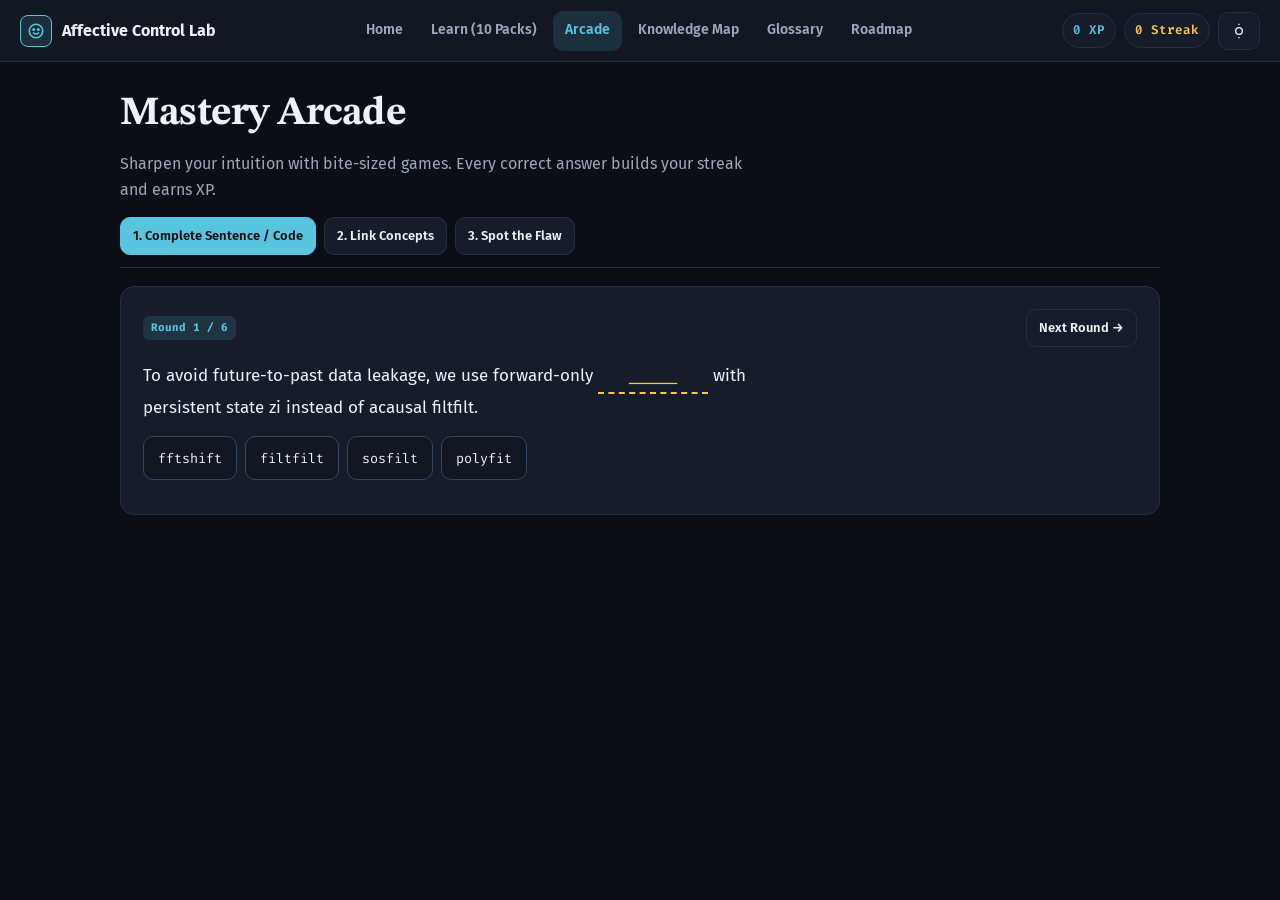
==== games.html @ c4d4ff76 "Initial commit: 3Blue1Brown-inspired multi-page interactive learning notebook" ====
<!DOCTYPE html>
<html lang="en">
<head>
  <meta charset="UTF-8" />
  <meta name="viewport" content="width=device-width, initial-scale=1.0" />
  <title>Arcade — Interactive Mastery Games</title>
  <link rel="preconnect" href="https://fonts.googleapis.com" />
  <link rel="preconnect" href="https://fonts.gstatic.com" crossorigin />
  <link href="https://fonts.googleapis.com/css2?family=Fira+Code:wght@400;600;700&family=Fira+Sans:wght@400;500;600;700&family=STIX+Two+Text:wght@600;700&display=swap" rel="stylesheet" />
  <link rel="stylesheet" href="styles.css" />
</head>
<body>
  <a class="skip-link" href="#mainContent">Skip to content</a>

  <header class="topbar">
    <a class="brand-link" href="index.html">
      <span class="brand-mark" aria-hidden="true">
        <svg width="18" height="18" viewBox="0 0 24 24" fill="none" stroke="currentColor" stroke-width="2.2">
          <circle cx="12" cy="12" r="9"/><path d="M8 14s1.5 2 4 2 4-2 4-2"/><circle cx="9" cy="10" r="1"/><circle cx="15" cy="10" r="1"/>
        </svg>
      </span>
      <span>Affective Control Lab</span>
    </a>

    <nav class="desktop-nav" aria-label="Main navigation">
      <a class="nav-item" href="index.html">Home</a>
      <a class="nav-item" href="learn.html">Learn (10 Packs)</a>
      <a class="nav-item" href="games.html" aria-current="page">Arcade</a>
      <a class="nav-item" href="map.html">Knowledge Map</a>
      <a class="nav-item" href="glossary.html">Glossary</a>
      <a class="nav-item" href="roadmap.html">Roadmap</a>
    </nav>

    <div class="hud-group">
      <span class="hud-pill xp" id="hudXp">0 XP</span>
      <span class="hud-pill" id="hudStreak">0 Streak</span>
      <button id="themeToggleBtn" class="btn btn-sm" type="button" aria-pressed="false" aria-label="Toggle theme">
        <svg width="16" height="16" viewBox="0 0 24 24" fill="none" stroke="currentColor" stroke-width="2" aria-hidden="true">
          <circle cx="12" cy="12" r="5"/><line x1="12" y1="1" x2="12" y2="3"/><line x1="12" y1="21" x2="12" y2="23"/>
        </svg>
      </button>
    </div>
  </header>

  <main id="mainContent" class="page-wrap" tabindex="-1">
    <h1>Mastery Arcade</h1>
    <p class="muted">Sharpen your intuition with bite-sized games. Every correct answer builds your streak and earns XP.</p>

    <div class="pack-tabs" role="tablist" aria-label="Mini-games">
      <button class="btn btn-sm g-tab" type="button" data-g="blank" aria-pressed="true">1. Complete Sentence / Code</button>
      <button class="btn btn-sm g-tab" type="button" data-g="match" aria-pressed="false">2. Link Concepts</button>
      <button class="btn btn-sm g-tab" type="button" data-g="flaw" aria-pressed="false">3. Spot the Flaw</button>
    </div>

    <!-- Game 1: Complete the Sentence / Code -->
    <section id="gameBlank" class="surface"></section>

    <!-- Game 2: Link Concepts -->
    <section id="gameMatch" class="surface" hidden></section>

    <!-- Game 3: Spot the Engineering Flaw -->
    <section id="gameFlaw" class="surface" hidden></section>
  </main>

  <nav class="mobile-bottom-nav" aria-label="Mobile navigation">
    <a class="bottom-tab" href="index.html">
      <svg width="20" height="20" viewBox="0 0 24 24" fill="none" stroke="currentColor" stroke-width="2" aria-hidden="true"><path d="M3 9l9-7 9 7v11a2 2 0 0 1-2 2H5a2 2 0 0 1-2-2z"/></svg>
      <span>Home</span>
    </a>
    <a class="bottom-tab" href="learn.html">
      <svg width="20" height="20" viewBox="0 0 24 24" fill="none" stroke="currentColor" stroke-width="2" aria-hidden="true"><path d="M2 3h6a4 4 0 0 1 4 4v14a3 3 0 0 0-3-3H2z"/><path d="M22 3h-6a4 4 0 0 0-4 4v14a3 3 0 0 1 3-3h7z"/></svg>
      <span>Learn</span>
    </a>
    <a class="bottom-tab" href="games.html" aria-current="page">
      <svg width="20" height="20" viewBox="0 0 24 24" fill="none" stroke="currentColor" stroke-width="2" aria-hidden="true"><polygon points="13 2 3 14 12 14 11 22 21 10 12 10 13 2"/></svg>
      <span>Arcade</span>
    </a>
    <a class="bottom-tab" href="map.html">
      <svg width="20" height="20" viewBox="0 0 24 24" fill="none" stroke="currentColor" stroke-width="2" aria-hidden="true"><circle cx="6" cy="6" r="3"/><circle cx="18" cy="18" r="3"/><circle cx="18" cy="6" r="3"/><line x1="8.5" y1="7.5" x2="15.5" y2="16.5"/><line x1="9" y1="6" x2="15" y2="6"/></svg>
      <span>Map</span>
    </a>
    <a class="bottom-tab" href="glossary.html">
      <svg width="20" height="20" viewBox="0 0 24 24" fill="none" stroke="currentColor" stroke-width="2" aria-hidden="true"><line x1="4" y1="6" x2="20" y2="6"/><line x1="4" y1="12" x2="20" y2="12"/><line x1="4" y1="18" x2="14" y2="18"/></svg>
      <span>Glossary</span>
    </a>
  </nav>

  <script src="notebook-data.js"></script>
  <script src="shared.js"></script>
  <script>
    (function () {
      const DATA = window.NOTEBOOK_DATA.arcade;
      const State = window.NotebookState;

      // Tab switcher
      const panes = {
        blank: document.getElementById("gameBlank"),
        match: document.getElementById("gameMatch"),
        flaw: document.getElementById("gameFlaw")
      };
      document.querySelectorAll(".g-tab").forEach((btn) => {
        btn.addEventListener("click", () => {
          const g = btn.dataset.g;
          document.querySelectorAll(".g-tab").forEach((b) => b.setAttribute("aria-pressed", String(b.dataset.g === g)));
          Object.entries(panes).forEach(([k, el]) => { el.hidden = k !== g; });
        });
      });

      // --- Game 1: Complete the Sentence / Code ---
      let bIdx = 0;
      function renderBlank() {
        const item = DATA.fillBlanks[bIdx];
        const shuffled = [...item.choices].sort(() => Math.random() - 0.5);
        panes.blank.innerHTML = `
          <div style="display:flex; justify-content:space-between; align-items:center; margin-bottom:12px;">
            <span class="tag tag-blue">Round ${bIdx + 1} / ${DATA.fillBlanks.length}</span>
            <button id="nextBlankBtn" class="btn btn-sm" type="button">Next Round →</button>
          </div>
          <p style="font-size:17px; line-height:1.7;">
            ${item.prompt} <span id="blankSlot" class="blank-slot">_____</span> ${item.after}
          </p>
          <div class="chip-bank">
            ${shuffled.map((c) => `<button class="game-chip b-chip" type="button" data-val="${c}">${c}</button>`).join("")}
          </div>
          <div id="blankFb" class="note-box" hidden></div>
        `;
        panes.blank.querySelectorAll(".b-chip").forEach((ch) => {
          ch.addEventListener("click", () => {
            const ok = ch.dataset.val === item.blank;
            document.getElementById("blankSlot").textContent = ch.dataset.val;
            const fb = document.getElementById("blankFb");
            fb.hidden = false;
            fb.className = `note-box ${ok ? "good" : "warn"}`;
            fb.textContent = (ok ? "Correct! " : `Not quite (answer: ${item.blank}). `) + item.explain;
            ch.classList.add(ok ? "matched" : "wrong");
            if (ok) State.awardXP(15, "Fill-in-Blank");
            else State.resetStreak();
          });
        });
        document.getElementById("nextBlankBtn").addEventListener("click", () => {
          bIdx = (bIdx + 1) % DATA.fillBlanks.length;
          renderBlank();
        });
      }
      renderBlank();

      // --- Game 2: Link Concepts ---
      let deckIdx = 0;
      function renderMatch() {
        const deck = DATA.matchDecks[deckIdx];
        const lefts = deck.pairs.map((p, i) => ({ text: p.left, id: i }));
        const rights = deck.pairs.map((p, i) => ({ text: p.right, id: i })).sort(() => Math.random() - 0.5);
        let selL = null, selR = null;
        let matched = 0;

        panes.match.innerHTML = `
          <div style="display:flex; justify-content:space-between; align-items:center; flex-wrap:wrap; gap:8px; margin-bottom:12px;">
            <h2 style="margin:0; font-size:20px;">${deck.title}</h2>
            <button id="nextDeckBtn" class="btn btn-sm" type="button">Switch Deck →</button>
          </div>
          <p class="muted" style="font-size:14px;">Tap one item on the left, then tap its matching partner on the right.</p>
          <div class="grid-2">
            <div class="chip-bank" style="flex-direction:column;" id="mLeftCol">
              ${lefts.map((l) => `<button class="game-chip" type="button" data-side="L" data-id="${l.id}">${l.text}</button>`).join("")}
            </div>
            <div class="chip-bank" style="flex-direction:column;" id="mRightCol">
              ${rights.map((r) => `<button class="game-chip" type="button" data-side="R" data-id="${r.id}">${r.text}</button>`).join("")}
            </div>
          </div>
          <div id="matchFb" class="note-box good" hidden>Deck Cleared! +25 XP</div>
        `;

        function checkPair() {
          if (!selL || !selR) return;
          if (selL.dataset.id === selR.dataset.id) {
            selL.classList.remove("selected"); selR.classList.remove("selected");
            selL.classList.add("matched"); selR.classList.add("matched");
            selL.disabled = true; selR.disabled = true;
            matched++;
            State.awardXP(10, "Match");
            if (matched === deck.pairs.length) {
              document.getElementById("matchFb").hidden = false;
              State.awardXP(25, "Deck Clear");
            }
          } else {
            selL.classList.add("wrong"); selR.classList.add("wrong");
            State.resetStreak();
            const a = selL, b = selR;
            setTimeout(() => { a.classList.remove("wrong", "selected"); b.classList.remove("wrong", "selected"); }, 450);
          }
          selL = null; selR = null;
        }

        panes.match.querySelectorAll(".game-chip").forEach((btn) => {
          btn.addEventListener("click", () => {
            if (btn.dataset.side === "L") {
              panes.match.querySelectorAll('[data-side="L"]').forEach((x) => x.classList.remove("selected"));
              selL = btn; btn.classList.add("selected");
            } else {
              panes.match.querySelectorAll('[data-side="R"]').forEach((x) => x.classList.remove("selected"));
              selR = btn; btn.classList.add("selected");
            }
            checkPair();
          });
        });

        document.getElementById("nextDeckBtn").addEventListener("click", () => {
          deckIdx = (deckIdx + 1) % DATA.matchDecks.length;
          renderMatch();
        });
      }
      renderMatch();

      // --- Game 3: Spot the Flaw ---
      let fIdx = 0;
      function renderFlaw() {
        const item = DATA.spotFlaws[fIdx];
        panes.flaw.innerHTML = `
          <div style="display:flex; justify-content:space-between; align-items:center; margin-bottom:12px;">
            <span class="tag tag-coral">Reviewer Case ${fIdx + 1} / ${DATA.spotFlaws.length}</span>
            <button id="nextFlawBtn" class="btn btn-sm" type="button">Next Case →</button>
          </div>
          <div class="note-box warn"><strong>Scenario:</strong> ${item.scenario}</div>
          <p style="font-weight:600; margin-bottom:6px;">What is the engineering flaw?</p>
          <div class="quiz-options">
            ${item.options.map((o, i) => `<button class="quiz-opt f-opt" type="button" data-i="${i}">${o}</button>`).join("")}
          </div>
          <p id="flawFb" class="muted" style="margin:10px 0 0;" hidden></p>
        `;
        panes.flaw.querySelectorAll(".f-opt").forEach((btn) => {
          btn.addEventListener("click", () => {
            const pick = parseInt(btn.dataset.i, 10);
            panes.flaw.querySelectorAll(".f-opt").forEach((b, idx) => {
              b.classList.remove("correct", "wrong");
              if (idx === item.answer) b.classList.add("correct");
              else if (idx === pick) b.classList.add("wrong");
            });
            const fb = document.getElementById("flawFb");
            fb.hidden = false;
            fb.textContent = item.explain;
            if (pick === item.answer) State.awardXP(20, "Reviewer Catch");
            else State.resetStreak();
          });
        });
        document.getElementById("nextFlawBtn").addEventListener("click", () => {
          fIdx = (fIdx + 1) % DATA.spotFlaws.length;
          renderFlaw();
        });
      }
      renderFlaw();
    })();
  </script>
</body>
</html>
---- styles.css ----
/* ==========================================================================
   MASTER_RESEARCH — 3Blue1Brown-Inspired Multi-Page Learning Platform
   Crafted with Impeccable + UI/UX Pro Max standards:
   - Velvety 3b1b midnight canvas (#0B0E14), 3b1b Blue (#58C4DD), Gold (#F9C846),
     Green (#83C167), Coral (#FC6255), Lavender (#9A72AC)
   - Mobile-first with bottom tab bar, >= 44px tap targets, WCAG AA contrast
   - Browser surfaces themed (::selection, scrollbar, focus-visible, tabular-nums)
   ========================================================================== */

:root {
  --bg: #0b0e14;
  --bg-elev: #121722;
  --bg-card: #161c2a;
  --bg-code: #090c11;
  --border: #252f42;
  --border-strong: #374663;

  --text: #eef2f7;
  --text-muted: #9aa7bd;

  --b1b-blue: #58c4dd;
  --b1b-blue-dim: rgba(88, 196, 221, 0.14);
  --b1b-gold: #f9c846;
  --b1b-gold-dim: rgba(249, 200, 70, 0.14);
  --b1b-green: #83c167;
  --b1b-green-dim: rgba(131, 193, 103, 0.15);
  --b1b-coral: #fc6255;
  --b1b-coral-dim: rgba(252, 98, 85, 0.15);
  --b1b-purple: #9a72ac;
  --b1b-purple-dim: rgba(154, 114, 172, 0.16);

  --radius: 14px;
  --radius-sm: 10px;
  --transition: 180ms cubic-bezier(0.2, 0.8, 0.2, 1);

  --font-display: "STIX Two Text", "Georgia", serif;
  --font-sans: "Fira Sans", -apple-system, BlinkMacSystemFont, "Segoe UI", sans-serif;
  --font-mono: "Fira Code", "JetBrains Mono", Consolas, monospace;
}

body.light-theme {
  --bg: #f6f7f9;
  --bg-elev: #ffffff;
  --bg-card: #ffffff;
  --bg-code: #edf1f7;
  --border: #d5dce6;
  --border-strong: #9fb0c7;

  --text: #111827;
  --text-muted: #4b5563;

  --b1b-blue: #0e7490;
  --b1b-blue-dim: rgba(14, 116, 144, 0.11);
  --b1b-gold: #b45309;
  --b1b-gold-dim: rgba(180, 83, 9, 0.11);
  --b1b-green: #15803d;
  --b1b-green-dim: rgba(21, 128, 61, 0.11);
  --b1b-coral: #b91c1c;
  --b1b-coral-dim: rgba(185, 28, 28, 0.11);
  --b1b-purple: #6d28d9;
  --b1b-purple-dim: rgba(109, 40, 217, 0.11);
}

*,
*::before,
*::after {
  box-sizing: border-box;
}

html {
  scroll-behavior: smooth;
  -webkit-text-size-adjust: 100%;
}

body {
  margin: 0;
  font-family: var(--font-sans);
  background: var(--bg);
  color: var(--text);
  line-height: 1.62;
  font-size: 16px;
  caret-color: var(--b1b-blue);
  font-variant-numeric: tabular-nums;
  -webkit-font-smoothing: antialiased;
}

::selection {
  background: var(--b1b-blue);
  color: #0b0e14;
}

::-webkit-scrollbar {
  width: 8px;
  height: 8px;
}
::-webkit-scrollbar-track {
  background: var(--bg);
}
::-webkit-scrollbar-thumb {
  background: var(--border-strong);
  border-radius: 999px;
}

:focus-visible {
  outline: 2px solid var(--b1b-blue);
  outline-offset: 2px;
}

.skip-link {
  position: absolute;
  left: -9999px;
  top: 8px;
  z-index: 1000;
  background: var(--b1b-blue);
  color: #0b0e14;
  padding: 10px 16px;
  border-radius: var(--radius-sm);
  font-weight: 700;
  text-decoration: none;
}
.skip-link:focus {
  left: 12px;
}

/* Top Navigation Bar (Desktop & Mobile) */
.topbar {
  position: sticky;
  top: 0;
  z-index: 100;
  background: var(--bg-elev);
  border-bottom: 1px solid var(--border);
  padding: 0 20px;
  height: 62px;
  display: flex;
  align-items: center;
  justify-content: space-between;
  gap: 16px;
}

.brand-link {
  display: flex;
  align-items: center;
  gap: 10px;
  text-decoration: none;
  color: var(--text);
  font-weight: 700;
  font-size: 16px;
  white-space: nowrap;
}

.brand-mark {
  width: 32px;
  height: 32px;
  border-radius: 8px;
  background: var(--b1b-blue-dim);
  border: 1px solid var(--b1b-blue);
  display: grid;
  place-items: center;
  color: var(--b1b-blue);
  flex-shrink: 0;
}

.desktop-nav {
  display: flex;
  align-items: center;
  gap: 4px;
}

.nav-item {
  text-decoration: none;
  color: var(--text-muted);
  font-size: 14px;
  font-weight: 600;
  padding: 8px 12px;
  border-radius: var(--radius-sm);
  min-height: 40px;
  display: inline-flex;
  align-items: center;
  gap: 6px;
  transition: color var(--transition), background var(--transition);
}

.nav-item:hover {
  color: var(--text);
  background: var(--b1b-blue-dim);
}

.nav-item[aria-current="page"] {
  color: var(--b1b-blue);
  background: var(--b1b-blue-dim);
}

.hud-group {
  display: flex;
  align-items: center;
  gap: 8px;
}

.hud-pill {
  display: inline-flex;
  align-items: center;
  gap: 6px;
  padding: 6px 10px;
  border-radius: 999px;
  border: 1px solid var(--border);
  background: var(--bg-card);
  font-family: var(--font-mono);
  font-size: 12.5px;
  font-weight: 600;
  color: var(--b1b-gold);
}

.hud-pill.xp {
  color: var(--b1b-blue);
}

/* Mobile Bottom Tab Bar */
.mobile-bottom-nav {
  display: none;
  position: fixed;
  bottom: 0;
  left: 0;
  right: 0;
  z-index: 120;
  background: var(--bg-elev);
  border-top: 1px solid var(--border);
  padding: 4px 6px calc(4px + env(safe-area-inset-bottom));
  justify-content: space-around;
}

.bottom-tab {
  flex: 1;
  display: flex;
  flex-direction: column;
  align-items: center;
  justify-content: center;
  gap: 2px;
  min-height: 52px;
  text-decoration: none;
  color: var(--text-muted);
  font-size: 11px;
  font-weight: 600;
  border-radius: 8px;
}

.bottom-tab[aria-current="page"] {
  color: var(--b1b-blue);
  background: var(--b1b-blue-dim);
}

/* Main Container */
.page-wrap {
  max-width: 1080px;
  margin: 0 auto;
  padding: 28px 20px 88px;
}

/* Typography */
h1, h2 {
  font-family: var(--font-display);
  font-weight: 700;
  letter-spacing: -0.02em;
  line-height: 1.22;
  margin-top: 0;
}

h1 { font-size: clamp(28px, 4vw, 40px); margin-bottom: 12px; }
h2 { font-size: clamp(22px, 3vw, 28px); margin-bottom: 12px; }
h3 { font-size: 18px; font-weight: 700; margin: 0 0 8px; }

p {
  margin: 0 0 14px;
  max-width: 72ch;
}

.muted {
  color: var(--text-muted);
}

code {
  font-family: var(--font-mono);
  background: var(--bg-code);
  border: 1px solid var(--border);
  padding: 1px 6px;
  border-radius: 6px;
  font-size: 0.87em;
}

.math-block {
  font-family: var(--font-mono);
  background: var(--bg-code);
  border: 1px solid var(--border);
  border-radius: var(--radius-sm);
  padding: 14px 16px;
  overflow-x: auto;
  font-size: 14px;
  color: var(--b1b-blue);
  margin: 12px 0;
}

/* Buttons */
.btn {
  cursor: pointer;
  min-height: 44px;
  padding: 10px 16px;
  border-radius: var(--radius-sm);
  border: 1px solid var(--border);
  background: var(--bg-card);
  color: var(--text);
  font-family: var(--font-sans);
  font-size: 14px;
  font-weight: 600;
  display: inline-flex;
  align-items: center;
  justify-content: center;
  gap: 8px;
  text-decoration: none;
  transition: border-color var(--transition), background var(--transition), color var(--transition), transform var(--transition);
}

.btn:hover {
  border-color: var(--b1b-blue);
  color: var(--b1b-blue);
}

.btn:active {
  transform: translateY(1px);
}

.btn-primary {
  background: var(--b1b-blue);
  color: #0b0e14;
  border-color: var(--b1b-blue);
}
.btn-primary:hover {
  filter: brightness(1.08);
  color: #0b0e14;
}

.btn-gold {
  background: var(--b1b-gold);
  color: #0b0e14;
  border-color: var(--b1b-gold);
}
.btn-gold:hover {
  filter: brightness(1.08);
  color: #0b0e14;
}

.btn-sm {
  min-height: 38px;
  padding: 7px 12px;
  font-size: 13px;
}

.btn[aria-pressed="true"] {
  background: var(--b1b-blue);
  color: #0b0e14;
  border-color: var(--b1b-blue);
}

/* Surfaces & Grids (Single elevation: 1px border, no nested cards) */
.surface {
  background: var(--bg-card);
  border: 1px solid var(--border);
  border-radius: var(--radius);
  padding: 22px;
  margin-bottom: 20px;
}

.surface-lab {
  background: var(--bg-elev);
  border: 1px solid var(--border-strong);
  border-radius: var(--radius);
  padding: 20px;
  margin: 16px 0;
}

.grid-2 {
  display: grid;
  grid-template-columns: repeat(auto-fit, minmax(290px, 1fr));
  gap: 16px;
}

.grid-3 {
  display: grid;
  grid-template-columns: repeat(auto-fit, minmax(230px, 1fr));
  gap: 14px;
}

/* Tags */
.tag {
  display: inline-flex;
  align-items: center;
  font-family: var(--font-mono);
  font-size: 11px;
  font-weight: 700;
  padding: 3px 8px;
  border-radius: 6px;
  white-space: nowrap;
}
.tag-blue   { background: var(--b1b-blue-dim); color: var(--b1b-blue); }
.tag-gold   { background: var(--b1b-gold-dim); color: var(--b1b-gold); }
.tag-green  { background: var(--b1b-green-dim); color: var(--b1b-green); }
.tag-coral  { background: var(--b1b-coral-dim); color: var(--b1b-coral); }
.tag-purple { background: var(--b1b-purple-dim); color: var(--b1b-purple); }

/* Callout (No thick border-left; clean 1px tinted container) */
.note-box {
  background: var(--b1b-blue-dim);
  border: 1px solid var(--b1b-blue);
  border-radius: var(--radius-sm);
  padding: 14px 16px;
  margin: 14px 0;
}
.note-box.warn {
  background: var(--b1b-gold-dim);
  border-color: var(--b1b-gold);
}
.note-box.good {
  background: var(--b1b-green-dim);
  border-color: var(--b1b-green);
}

/* Hero Canvas */
.hero-split {
  display: grid;
  grid-template-columns: 1.15fr 0.85fr;
  gap: 24px;
  align-items: center;
  margin-bottom: 28px;
}

canvas.stage-canvas {
  width: 100%;
  height: auto;
  display: block;
  background: var(--bg-code);
  border: 1px solid var(--border);
  border-radius: var(--radius);
  touch-action: manipulation;
}

/* Tabs (Theory + Lab + Trivia) */
.pack-tabs {
  display: flex;
  gap: 8px;
  border-bottom: 1px solid var(--border);
  padding-bottom: 12px;
  margin-bottom: 18px;
  flex-wrap: wrap;
}

/* Concept Picker Pills */
.concept-rail {
  display: flex;
  gap: 8px;
  overflow-x: auto;
  padding-bottom: 10px;
  margin-bottom: 18px;
  scrollbar-width: thin;
}

.concept-chip {
  flex-shrink: 0;
  min-height: 42px;
  padding: 8px 14px;
  border-radius: 999px;
  border: 1px solid var(--border);
  background: var(--bg-card);
  color: var(--text-muted);
  font-size: 13.5px;
  font-weight: 600;
  cursor: pointer;
  display: inline-flex;
  align-items: center;
  gap: 8px;
  transition: all var(--transition);
}
.concept-chip:hover {
  border-color: var(--b1b-blue);
  color: var(--text);
}
.concept-chip[aria-selected="true"] {
  background: var(--b1b-blue-dim);
  border-color: var(--b1b-blue);
  color: var(--b1b-blue);
}
.concept-chip.mastered {
  border-color: var(--b1b-green);
}

/* Readout Row */
.readout-row {
  display: grid;
  grid-template-columns: repeat(auto-fit, minmax(150px, 1fr));
  gap: 10px;
  margin-top: 12px;
}
.readout-cell {
  background: var(--bg-code);
  border: 1px solid var(--border);
  border-radius: var(--radius-sm);
  padding: 10px 12px;
  font-size: 12px;
  color: var(--text-muted);
}
.readout-cell strong {
  display: block;
  margin-top: 2px;
  font-family: var(--font-mono);
  font-size: 14px;
  color: var(--text);
}

/* Arcade Mini-Games */
.chip-bank {
  display: flex;
  flex-wrap: wrap;
  gap: 8px;
  margin: 12px 0;
}
.game-chip {
  min-height: 44px;
  padding: 8px 14px;
  border-radius: var(--radius-sm);
  border: 1px solid var(--border-strong);
  background: var(--bg-elev);
  color: var(--text);
  font-family: var(--font-mono);
  font-size: 13.5px;
  cursor: pointer;
  transition: all var(--transition);
}
.game-chip:hover:not(:disabled) {
  border-color: var(--b1b-blue);
  color: var(--b1b-blue);
}
.game-chip.selected {
  border-color: var(--b1b-gold);
  background: var(--b1b-gold-dim);
  color: var(--b1b-gold);
}
.game-chip.matched {
  border-color: var(--b1b-green);
  background: var(--b1b-green-dim);
  color: var(--b1b-green);
  cursor: default;
}
.game-chip.wrong {
  border-color: var(--b1b-coral);
  background: var(--b1b-coral-dim);
}

.blank-slot {
  display: inline-block;
  min-width: 110px;
  padding: 2px 10px;
  border-bottom: 2px dashed var(--b1b-gold);
  color: var(--b1b-gold);
  font-family: var(--font-mono);
  text-align: center;
}

/* Tables */
.table-scroll {
  overflow-x: auto;
}
table.data-table {
  width: 100%;
  border-collapse: collapse;
  font-size: 13.5px;
}
table.data-table th,
table.data-table td {
  border: 1px solid var(--border);
  padding: 10px 12px;
  text-align: left;
}
table.data-table th {
  background: var(--bg-code);
  font-weight: 700;
}

/* Expandable Details */
details.deep-dive {
  background: var(--bg-code);
  border: 1px solid var(--border);
  border-radius: var(--radius-sm);
  padding: 10px 14px;
  margin: 12px 0;
}
details.deep-dive summary {
  cursor: pointer;
  font-weight: 600;
  color: var(--b1b-blue);
  min-height: 28px;
}

/* Quiz Options */
.quiz-options {
  display: flex;
  flex-direction: column;
  gap: 8px;
  margin-top: 10px;
}
.quiz-opt {
  text-align: left;
  min-height: 46px;
  padding: 10px 14px;
  border-radius: var(--radius-sm);
  border: 1px solid var(--border);
  background: var(--bg-elev);
  color: var(--text);
  font-family: var(--font-sans);
  font-size: 14.5px;
  cursor: pointer;
}
.quiz-opt:hover {
  border-color: var(--b1b-blue);
}
.quiz-opt.correct {
  border-color: var(--b1b-green);
  background: var(--b1b-green-dim);
}
.quiz-opt.wrong {
  border-color: var(--b1b-coral);
  background: var(--b1b-coral-dim);
}

/* Toast Notification */
.xp-toast {
  position: fixed;
  right: 20px;
  bottom: 78px;
  z-index: 200;
  background: var(--bg-elev);
  border: 1px solid var(--b1b-gold);
  color: var(--b1b-gold);
  padding: 10px 16px;
  border-radius: 999px;
  font-family: var(--font-mono);
  font-size: 13px;
  font-weight: 700;
  opacity: 0;
  transform: translateY(10px);
  pointer-events: none;
  transition: opacity 200ms, transform 200ms;
}
.xp-toast.show {
  opacity: 1;
  transform: translateY(0);
}

/* Responsive Mobile Breakpoints */
@media (max-width: 860px) {
  .desktop-nav {
    display: none;
  }
  .mobile-bottom-nav {
    display: flex;
  }
  .hero-split {
    grid-template-columns: 1fr;
  }
  .page-wrap {
    padding: 20px 14px 92px;
  }
  .topbar {
    padding: 0 14px;
  }
  .hud-pill span.hide-sm {
    display: none;
  }
}

@media (prefers-reduced-motion: reduce) {
  html {
    scroll-behavior: auto;
  }
  *, *::before, *::after {
    transition-duration: 0.01ms !important;
    animation-duration: 0.01ms !important;
  }
}
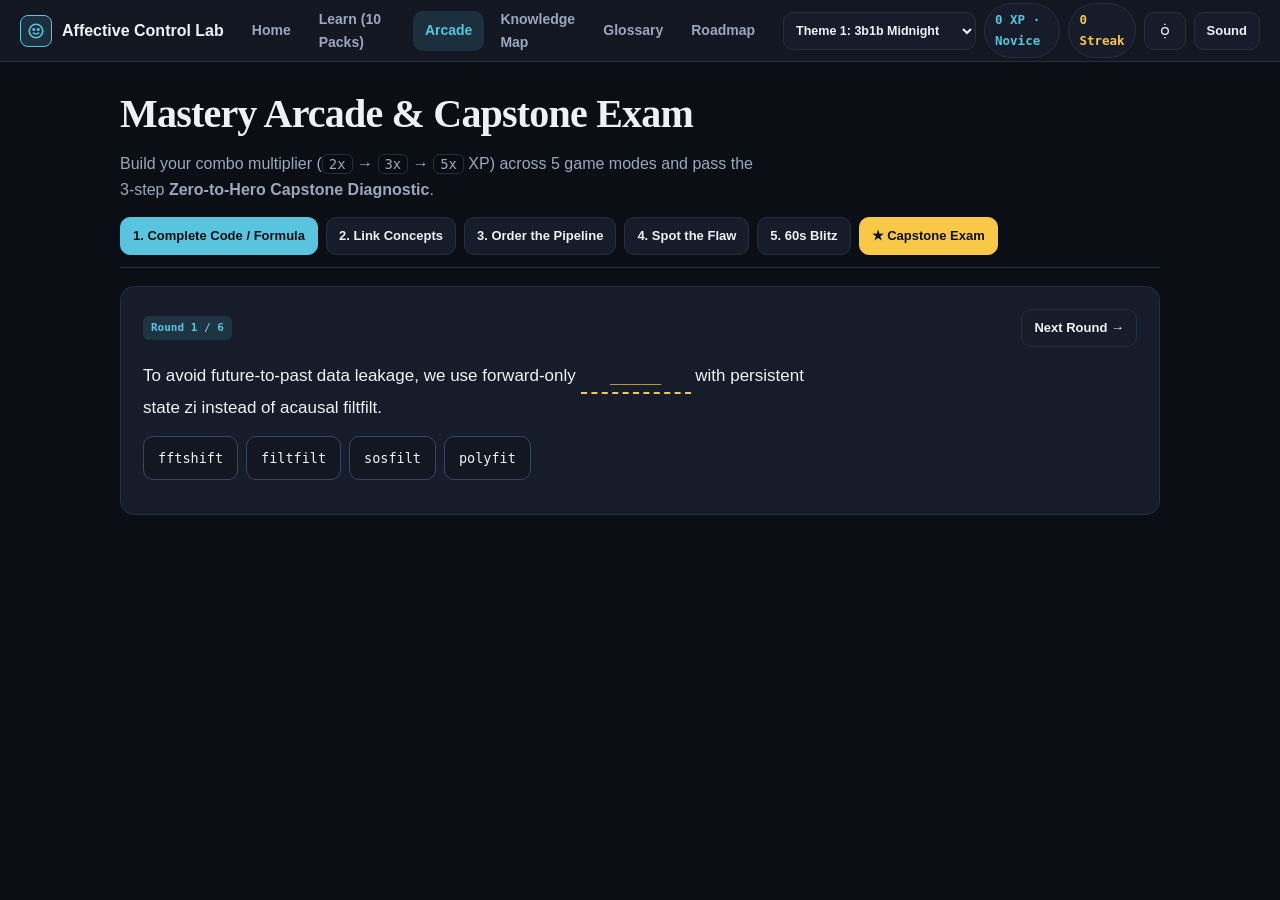
==== commit 40036a9e: "feat: upgrade to Zero-to-Hero learning platform + bundle Antigravity & Copilot skill" ====
--- a/games.html
+++ b/games.html
@@ -3,10 +3,7 @@
 <head>
   <meta charset="UTF-8" />
   <meta name="viewport" content="width=device-width, initial-scale=1.0" />
-  <title>Arcade — Interactive Mastery Games</title>
-  <link rel="preconnect" href="https://fonts.googleapis.com" />
-  <link rel="preconnect" href="https://fonts.gstatic.com" crossorigin />
-  <link href="https://fonts.googleapis.com/css2?family=Fira+Code:wght@400;600;700&family=Fira+Sans:wght@400;500;600;700&family=STIX+Two+Text:wght@600;700&display=swap" rel="stylesheet" />
+  <title>Arcade &amp; Capstone — Interactive Mastery Games</title>
   <link rel="stylesheet" href="styles.css" />
 </head>
 <body>
@@ -43,23 +40,24 @@
   </header>
 
   <main id="mainContent" class="page-wrap" tabindex="-1">
-    <h1>Mastery Arcade</h1>
-    <p class="muted">Sharpen your intuition with bite-sized games. Every correct answer builds your streak and earns XP.</p>
+    <h1>Mastery Arcade &amp; Capstone Exam</h1>
+    <p class="muted">Build your combo multiplier (<code>2x</code> → <code>3x</code> → <code>5x</code> XP) across 5 game modes and pass the 3-step <strong>Zero-to-Hero Capstone Diagnostic</strong>.</p>
 
     <div class="pack-tabs" role="tablist" aria-label="Mini-games">
-      <button class="btn btn-sm g-tab" type="button" data-g="blank" aria-pressed="true">1. Complete Sentence / Code</button>
+      <button class="btn btn-sm g-tab" type="button" data-g="blank" aria-pressed="true">1. Complete Code / Formula</button>
       <button class="btn btn-sm g-tab" type="button" data-g="match" aria-pressed="false">2. Link Concepts</button>
-      <button class="btn btn-sm g-tab" type="button" data-g="flaw" aria-pressed="false">3. Spot the Flaw</button>
+      <button class="btn btn-sm g-tab" type="button" data-g="order" aria-pressed="false">3. Order the Pipeline</button>
+      <button class="btn btn-sm g-tab" type="button" data-g="flaw" aria-pressed="false">4. Spot the Flaw</button>
+      <button class="btn btn-sm g-tab" type="button" data-g="blitz" aria-pressed="false">5. 60s Blitz</button>
+      <button class="btn btn-sm btn-gold g-tab" type="button" data-g="capstone" aria-pressed="false">★ Capstone Exam</button>
     </div>
 
-    <!-- Game 1: Complete the Sentence / Code -->
     <section id="gameBlank" class="surface"></section>
-
-    <!-- Game 2: Link Concepts -->
     <section id="gameMatch" class="surface" hidden></section>
-
-    <!-- Game 3: Spot the Engineering Flaw -->
+    <section id="gameOrder" class="surface" hidden></section>
     <section id="gameFlaw" class="surface" hidden></section>
+    <section id="gameBlitz" class="surface" hidden></section>
+    <section id="gameCapstone" class="surface" hidden></section>
   </main>
 
   <nav class="mobile-bottom-nav" aria-label="Mobile navigation">
@@ -89,22 +87,31 @@
   <script src="shared.js"></script>
   <script>
     (function () {
-      const DATA = window.NOTEBOOK_DATA.arcade;
+      const FULL = window.NOTEBOOK_DATA;
+      const DATA = FULL.arcade;
       const State = window.NotebookState;
 
-      // Tab switcher
       const panes = {
         blank: document.getElementById("gameBlank"),
         match: document.getElementById("gameMatch"),
-        flaw: document.getElementById("gameFlaw")
+        order: document.getElementById("gameOrder"),
+        flaw: document.getElementById("gameFlaw"),
+        blitz: document.getElementById("gameBlitz"),
+        capstone: document.getElementById("gameCapstone")
       };
+
+      function activateGameTab(g) {
+        State.playSound("tap");
+        document.querySelectorAll(".g-tab").forEach((b) => b.setAttribute("aria-pressed", String(b.dataset.g === g)));
+        Object.entries(panes).forEach(([k, el]) => { el.hidden = k !== g; });
+      }
+
       document.querySelectorAll(".g-tab").forEach((btn) => {
-        btn.addEventListener("click", () => {
-          const g = btn.dataset.g;
-          document.querySelectorAll(".g-tab").forEach((b) => b.setAttribute("aria-pressed", String(b.dataset.g === g)));
-          Object.entries(panes).forEach(([k, el]) => { el.hidden = k !== g; });
-        });
+        btn.addEventListener("click", () => activateGameTab(btn.dataset.g));
       });
+
+      const urlTab = new URLSearchParams(window.location.search).get("tab");
+      if (urlTab && panes[urlTab]) activateGameTab(urlTab);
 
       // --- Game 1: Complete the Sentence / Code ---
       let bIdx = 0;
@@ -134,7 +141,7 @@
             fb.textContent = (ok ? "Correct! " : `Not quite (answer: ${item.blank}). `) + item.explain;
             ch.classList.add(ok ? "matched" : "wrong");
             if (ok) State.awardXP(15, "Fill-in-Blank");
-            else State.resetStreak();
+            else State.resetStreak({ q: `${item.prompt} _____ ${item.after}`, options: item.choices, answer: item.choices.indexOf(item.blank), explain: item.explain });
           });
         });
         document.getElementById("nextBlankBtn").addEventListener("click", () => {
@@ -211,7 +218,55 @@
       }
       renderMatch();
 
-      // --- Game 3: Spot the Flaw ---
+      // --- Game 3: Order the Pipeline ---
+      let oIdx = 0;
+      function renderOrder() {
+        const pipes = FULL.orderPipelines || [];
+        const p = pipes[oIdx];
+        const scrambled = p.steps.map((text, idx) => ({ text, idx })).sort(() => Math.random() - 0.5);
+        let expected = 0;
+
+        panes.order.innerHTML = `
+          <div style="display:flex; justify-content:space-between; align-items:center; margin-bottom:12px;">
+            <span class="tag tag-purple">Pipeline ${oIdx + 1} / ${pipes.length}</span>
+            <button id="nextOrderBtn" class="btn btn-sm" type="button">Switch Pipeline →</button>
+          </div>
+          <h2 style="font-size:20px; margin-bottom:6px;">${p.title}</h2>
+          <p class="muted" style="font-size:14px;">Tap the steps below in exact execution order (Step 1 → Step ${p.steps.length}):</p>
+          <div class="quiz-options" id="orderList">
+            ${scrambled.map((s) => `<button class="quiz-opt ord-btn" type="button" data-idx="${s.idx}">${s.text}</button>`).join("")}
+          </div>
+          <div id="orderFb" class="note-box good" hidden>${p.explain}</div>
+        `;
+
+        panes.order.querySelectorAll(".ord-btn").forEach((btn) => {
+          btn.addEventListener("click", () => {
+            const idx = parseInt(btn.dataset.idx, 10);
+            if (idx === expected) {
+              btn.classList.add("correct");
+              btn.disabled = true;
+              expected++;
+              State.awardXP(10, "Pipeline Step");
+              if (expected === p.steps.length) {
+                document.getElementById("orderFb").hidden = false;
+                State.awardXP(25, "Pipeline Ordered");
+              }
+            } else {
+              btn.classList.add("wrong");
+              State.resetStreak();
+              setTimeout(() => btn.classList.remove("wrong"), 450);
+            }
+          });
+        });
+
+        document.getElementById("nextOrderBtn").addEventListener("click", () => {
+          oIdx = (oIdx + 1) % pipes.length;
+          renderOrder();
+        });
+      }
+      renderOrder();
+
+      // --- Game 4: Spot the Flaw ---
       let fIdx = 0;
       function renderFlaw() {
         const item = DATA.spotFlaws[fIdx];
@@ -239,7 +294,7 @@
             fb.hidden = false;
             fb.textContent = item.explain;
             if (pick === item.answer) State.awardXP(20, "Reviewer Catch");
-            else State.resetStreak();
+            else State.resetStreak({ q: item.scenario, options: item.options, answer: item.answer, explain: item.explain });
           });
         });
         document.getElementById("nextFlawBtn").addEventListener("click", () => {
@@ -248,6 +303,122 @@
         });
       }
       renderFlaw();
+
+      // --- Game 5: 60-Second Blitz ---
+      const allPool = [];
+      FULL.concepts.forEach((c) => c.trivia.forEach((t) => allPool.push(t)));
+      DATA.spotFlaws.forEach((f) => allPool.push({ q: f.scenario, options: f.options, answer: f.answer, explain: f.explain }));
+      let blitzTimer = null, blitzSec = 60, blitzScore = 0;
+
+      function renderBlitzIdle() {
+        clearInterval(blitzTimer);
+        panes.blitz.innerHTML = `
+          <h2 style="margin-top:0;">60-Second Speed Blitz</h2>
+          <p class="muted">Answer as many rapid-fire questions as you can in 60 seconds to build a 5x Combo Multiplier!</p>
+          <button id="startBlitzBtn" class="btn btn-primary" type="button">Start 60s Blitz →</button>
+        `;
+        document.getElementById("startBlitzBtn").addEventListener("click", () => {
+          blitzSec = 60;
+          blitzScore = 0;
+          nextBlitzQuestion();
+          blitzTimer = setInterval(() => {
+            blitzSec--;
+            const tEl = document.getElementById("blitzClock");
+            if (tEl) tEl.textContent = `${blitzSec}s`;
+            if (blitzSec <= 0) {
+              clearInterval(blitzTimer);
+              panes.blitz.innerHTML = `
+                <h2>Time's Up! Blitz Score: ${blitzScore} Correct</h2>
+                <button id="retryBlitzBtn" class="btn btn-primary" type="button">Play Again</button>
+              `;
+              document.getElementById("retryBlitzBtn").addEventListener("click", renderBlitzIdle);
+            }
+          }, 1000);
+        });
+      }
+
+      function nextBlitzQuestion() {
+        const q = allPool[Math.floor(Math.random() * allPool.length)];
+        panes.blitz.innerHTML = `
+          <div style="display:flex; justify-content:space-between; align-items:center; margin-bottom:12px;">
+            <span class="tag tag-gold" id="blitzClock">${blitzSec}s</span>
+            <span class="tag tag-green">Blitz Score: ${blitzScore}</span>
+          </div>
+          <p style="font-weight:600; font-size:16px;">${q.q}</p>
+          <div class="quiz-options">
+            ${q.options.map((o, i) => `<button class="quiz-opt bl-opt" type="button" data-i="${i}">${o}</button>`).join("")}
+          </div>
+        `;
+        panes.blitz.querySelectorAll(".bl-opt").forEach((btn) => {
+          btn.addEventListener("click", () => {
+            const pick = parseInt(btn.dataset.i, 10);
+            if (pick === q.answer) {
+              blitzScore++;
+              State.awardXP(15, "Blitz");
+            } else {
+              State.resetStreak(q);
+            }
+            nextBlitzQuestion();
+          });
+        });
+      }
+      renderBlitzIdle();
+
+      // --- Capstone Challenge (Final Boss) ---
+      function renderCapstone() {
+        const cap = FULL.capstoneChallenge;
+        let passed = new Array(cap.steps.length).fill(false);
+        panes.capstone.innerHTML = `
+          <div style="display:flex; justify-content:space-between; align-items:center; flex-wrap:wrap; gap:8px; margin-bottom:10px;">
+            <h2 style="margin:0;">${cap.title}</h2>
+            <span class="tag tag-gold">Grandmaster Certification (+100 XP)</span>
+          </div>
+          <div class="note-box warn">${cap.scenario}</div>
+          ${cap.steps.map((s, si) => `
+            <div class="surface-lab" data-csi="${si}">
+              <h3>${s.stepTitle}</h3>
+              <p style="font-weight:600;">${s.q}</p>
+              <div class="quiz-options">
+                ${s.options.map((o, oi) => `<button class="quiz-opt cap-opt" type="button" data-oi="${oi}">${o}</button>`).join("")}
+              </div>
+              <p class="muted cap-fb" style="margin:10px 0 0; font-size:13.5px;" hidden></p>
+            </div>
+          `).join("")}
+          <div id="capDoneBanner" class="note-box good" hidden>
+            <strong>★ Capstone Diagnostic Cleared! (+100 XP)</strong> You demonstrated full end-to-end mastery of causal preprocessing, multi-actuator decoupling, and anti-inverse-crime validation.
+          </div>
+        `;
+
+        panes.capstone.querySelectorAll(".cap-opt").forEach((btn) => {
+          btn.addEventListener("click", () => {
+            const box = btn.closest("[data-csi]");
+            const si = parseInt(box.dataset.csi, 10);
+            const oi = parseInt(btn.dataset.oi, 10);
+            const step = cap.steps[si];
+            const fb = box.querySelector(".cap-fb");
+
+            box.querySelectorAll(".cap-opt").forEach((b, idx) => {
+              b.classList.remove("correct", "wrong");
+              if (idx === step.answer) b.classList.add("correct");
+              else if (idx === oi) b.classList.add("wrong");
+            });
+            fb.hidden = false;
+            fb.textContent = step.explain;
+
+            if (oi === step.answer) {
+              if (!passed[si]) State.awardXP(25, `Capstone Step ${si + 1}`);
+              passed[si] = true;
+              if (passed.every(Boolean)) {
+                State.completeCapstone();
+                document.getElementById("capDoneBanner").hidden = false;
+              }
+            } else {
+              State.resetStreak(step);
+            }
+          });
+        });
+      }
+      renderCapstone();
     })();
   </script>
 </body>
--- a/styles.css
+++ b/styles.css
@@ -683,3 +683,203 @@
     animation-duration: 0.01ms !important;
   }
 }
+
+/* ==========================================================================
+   Zero-to-Hero Upgrades: 5 Dark/Light Theme Pairs, Split Studio, Missions, Print
+   ========================================================================== */
+
+/* Pair 2: Nordic Slate & Paper */
+body[data-theme-pair="2"] {
+  --bg: #11161d; --bg-elev: #171e28; --bg-card: #1c2430; --bg-code: #0c1016;
+  --border: #2a3444; --border-strong: #3f4e65;
+  --text: #e6edf3; --text-muted: #93a1b5;
+  --b1b-blue: #6cb6ff; --b1b-blue-dim: rgba(108, 182, 255, 0.14);
+  --b1b-gold: #d29922; --b1b-gold-dim: rgba(210, 153, 34, 0.14);
+  --b1b-green: #57ab5a; --b1b-green-dim: rgba(87, 171, 90, 0.14);
+  --b1b-coral: #f47067; --b1b-coral-dim: rgba(244, 112, 103, 0.14);
+  --b1b-purple: #b083f0; --b1b-purple-dim: rgba(176, 131, 240, 0.15);
+}
+body.light-theme[data-theme-pair="2"] {
+  --bg: #f8fafc; --bg-elev: #ffffff; --bg-card: #ffffff; --bg-code: #f1f5f9;
+  --border: #cbd5e1; --border-strong: #94a3b8;
+  --text: #0f172a; --text-muted: #475569;
+  --b1b-blue: #1d4ed8; --b1b-blue-dim: rgba(29, 78, 216, 0.10);
+  --b1b-gold: #a16207; --b1b-gold-dim: rgba(161, 98, 7, 0.10);
+  --b1b-green: #15803d; --b1b-green-dim: rgba(21, 128, 61, 0.10);
+  --b1b-coral: #be123c; --b1b-coral-dim: rgba(190, 18, 60, 0.10);
+  --b1b-purple: #7e22ce; --b1b-purple-dim: rgba(126, 34, 206, 0.10);
+}
+
+/* Pair 3: Emerald Lab & Botanical */
+body[data-theme-pair="3"] {
+  --bg: #091310; --bg-elev: #0f1e19; --bg-card: #132620; --bg-code: #060d0b;
+  --border: #203c33; --border-strong: #325b4e;
+  --text: #e8f3ee; --text-muted: #93b5a7;
+  --b1b-blue: #34d399; --b1b-blue-dim: rgba(52, 211, 153, 0.14);
+  --b1b-gold: #fbbf24; --b1b-gold-dim: rgba(251, 191, 36, 0.14);
+  --b1b-green: #38bdf8; --b1b-green-dim: rgba(56, 189, 248, 0.14);
+  --b1b-coral: #fb7185; --b1b-coral-dim: rgba(251, 113, 133, 0.15);
+  --b1b-purple: #a78bfa; --b1b-purple-dim: rgba(167, 139, 250, 0.15);
+}
+body.light-theme[data-theme-pair="3"] {
+  --bg: #f4f9f6; --bg-elev: #ffffff; --bg-card: #ffffff; --bg-code: #e8f2ec;
+  --border: #c6ddd0; --border-strong: #8fb8a3;
+  --text: #0c1f17; --text-muted: #3d5a4e;
+  --b1b-blue: #047857; --b1b-blue-dim: rgba(4, 120, 87, 0.10);
+  --b1b-gold: #b45309; --b1b-gold-dim: rgba(180, 83, 9, 0.10);
+  --b1b-green: #0369a1; --b1b-green-dim: rgba(3, 105, 161, 0.10);
+  --b1b-coral: #be123c; --b1b-coral-dim: rgba(190, 18, 60, 0.10);
+  --b1b-purple: #6d28d9; --b1b-purple-dim: rgba(109, 40, 217, 0.10);
+}
+
+/* Pair 4: Warm Espresso & Parchment */
+body[data-theme-pair="4"] {
+  --bg: #151210; --bg-elev: #1e1916; --bg-card: #251f1b; --bg-code: #0f0d0b;
+  --border: #3a3029; --border-strong: #56473d;
+  --text: #f3ece4; --text-muted: #b8a898;
+  --b1b-blue: #e5a95e; --b1b-blue-dim: rgba(229, 169, 94, 0.15);
+  --b1b-gold: #72b4d4; --b1b-gold-dim: rgba(114, 180, 212, 0.14);
+  --b1b-green: #7cc49b; --b1b-green-dim: rgba(124, 196, 155, 0.14);
+  --b1b-coral: #e07a5f; --b1b-coral-dim: rgba(224, 122, 95, 0.15);
+  --b1b-purple: #9b8ec4; --b1b-purple-dim: rgba(155, 142, 196, 0.15);
+}
+body.light-theme[data-theme-pair="4"] {
+  --bg: #faf6f0; --bg-elev: #ffffff; --bg-card: #ffffff; --bg-code: #f0e9df;
+  --border: #dfd3c3; --border-strong: #bca88e;
+  --text: #1f1914; --text-muted: #5c4e41;
+  --b1b-blue: #9a5b13; --b1b-blue-dim: rgba(154, 91, 19, 0.11);
+  --b1b-gold: #1c658c; --b1b-gold-dim: rgba(28, 101, 140, 0.10);
+  --b1b-green: #1f6f4a; --b1b-green-dim: rgba(31, 111, 74, 0.10);
+  --b1b-coral: #b53d24; --b1b-coral-dim: rgba(181, 61, 36, 0.10);
+  --b1b-purple: #5b4896; --b1b-purple-dim: rgba(91, 72, 150, 0.10);
+}
+
+/* Pair 5: Obsidian Studio & Crisp Ivory */
+body[data-theme-pair="5"] {
+  --bg: #0d0d12; --bg-elev: #14141d; --bg-card: #1a1a26; --bg-code: #08080c;
+  --border: #2a2a3d; --border-strong: #41415e;
+  --text: #f0f0f5; --text-muted: #9c9cb4;
+  --b1b-blue: #818cf8; --b1b-blue-dim: rgba(129, 140, 248, 0.15);
+  --b1b-gold: #fbbf24; --b1b-gold-dim: rgba(251, 191, 36, 0.14);
+  --b1b-green: #4ade80; --b1b-green-dim: rgba(74, 222, 128, 0.14);
+  --b1b-coral: #f87171; --b1b-coral-dim: rgba(248, 113, 113, 0.15);
+  --b1b-purple: #22d3ee; --b1b-purple-dim: rgba(34, 211, 238, 0.14);
+}
+body.light-theme[data-theme-pair="5"] {
+  --bg: #f9f9fb; --bg-elev: #ffffff; --bg-card: #ffffff; --bg-code: #eeeef4;
+  --border: #d8d8e6; --border-strong: #a7a7c2;
+  --text: #14141b; --text-muted: #4e4e66;
+  --b1b-blue: #4338ca; --b1b-blue-dim: rgba(67, 56, 202, 0.10);
+  --b1b-gold: #b45309; --b1b-gold-dim: rgba(180, 83, 9, 0.10);
+  --b1b-green: #15803d; --b1b-green-dim: rgba(21, 128, 61, 0.10);
+  --b1b-coral: #b91c1c; --b1b-coral-dim: rgba(185, 28, 28, 0.10);
+  --b1b-purple: #0e7490; --b1b-purple-dim: rgba(14, 116, 144, 0.10);
+}
+
+/* 3-Tier Depth Switcher & Lab Missions */
+.depth-bar {
+  display: inline-flex;
+  flex-wrap: wrap;
+  gap: 6px;
+  background: var(--bg-code);
+  border: 1px solid var(--border);
+  border-radius: var(--radius-sm);
+  padding: 4px;
+  margin-bottom: 14px;
+}
+.depth-btn {
+  min-height: 36px;
+  padding: 6px 12px;
+  border-radius: 7px;
+  border: 1px solid transparent;
+  background: transparent;
+  color: var(--text-muted);
+  font-size: 12.5px;
+  font-weight: 600;
+  cursor: pointer;
+}
+.depth-btn[aria-pressed="true"] {
+  background: var(--b1b-blue-dim);
+  border-color: var(--b1b-blue);
+  color: var(--b1b-blue);
+}
+
+.mission-bar {
+  display: grid;
+  grid-template-columns: repeat(auto-fit, minmax(220px, 1fr));
+  gap: 8px;
+  margin-bottom: 12px;
+}
+.mission-pill {
+  background: var(--bg-code);
+  border: 1px dashed var(--border-strong);
+  border-radius: var(--radius-sm);
+  padding: 8px 12px;
+  font-size: 12.5px;
+  display: flex;
+  align-items: center;
+  justify-content: space-between;
+  gap: 8px;
+}
+.mission-pill.done {
+  border-style: solid;
+  border-color: var(--b1b-green);
+  background: var(--b1b-green-dim);
+  color: var(--b1b-green);
+}
+
+/* Desktop Split-Studio vs Mobile Sticky-Canvas */
+@media (min-width: 1024px) {
+  .studio-grid {
+    display: grid;
+    grid-template-columns: minmax(0, 1.05fr) minmax(0, 0.95fr);
+    gap: 22px;
+    align-items: start;
+  }
+  .studio-lab-pane {
+    position: sticky;
+    top: 76px;
+  }
+}
+@media (max-width: 767px) {
+  .lab-canvas-sticky {
+    position: sticky;
+    top: 62px;
+    z-index: 15;
+    background: var(--bg-card);
+    padding: 6px 0;
+    border-bottom: 1px solid var(--border);
+  }
+}
+
+.theme-select {
+  min-height: 38px;
+  padding: 4px 8px;
+  border-radius: var(--radius-sm);
+  border: 1px solid var(--border);
+  background: var(--bg-card);
+  color: var(--text);
+  font-family: var(--font-sans);
+  font-size: 12.5px;
+  font-weight: 600;
+}
+
+@media print {
+  .topbar, .mobile-bottom-nav, .btn, .pack-tabs, .concept-rail, .depth-bar {
+    display: none !important;
+  }
+  body {
+    background: #ffffff !important;
+    color: #111827 !important;
+  }
+  .surface, .surface-lab, .readout-cell, .note-box {
+    background: #ffffff !important;
+    color: #111827 !important;
+    border: 1px solid #cbd5e1 !important;
+    break-inside: avoid;
+  }
+  .page-wrap {
+    max-width: 100% !important;
+    padding: 0 !important;
+  }
+}
